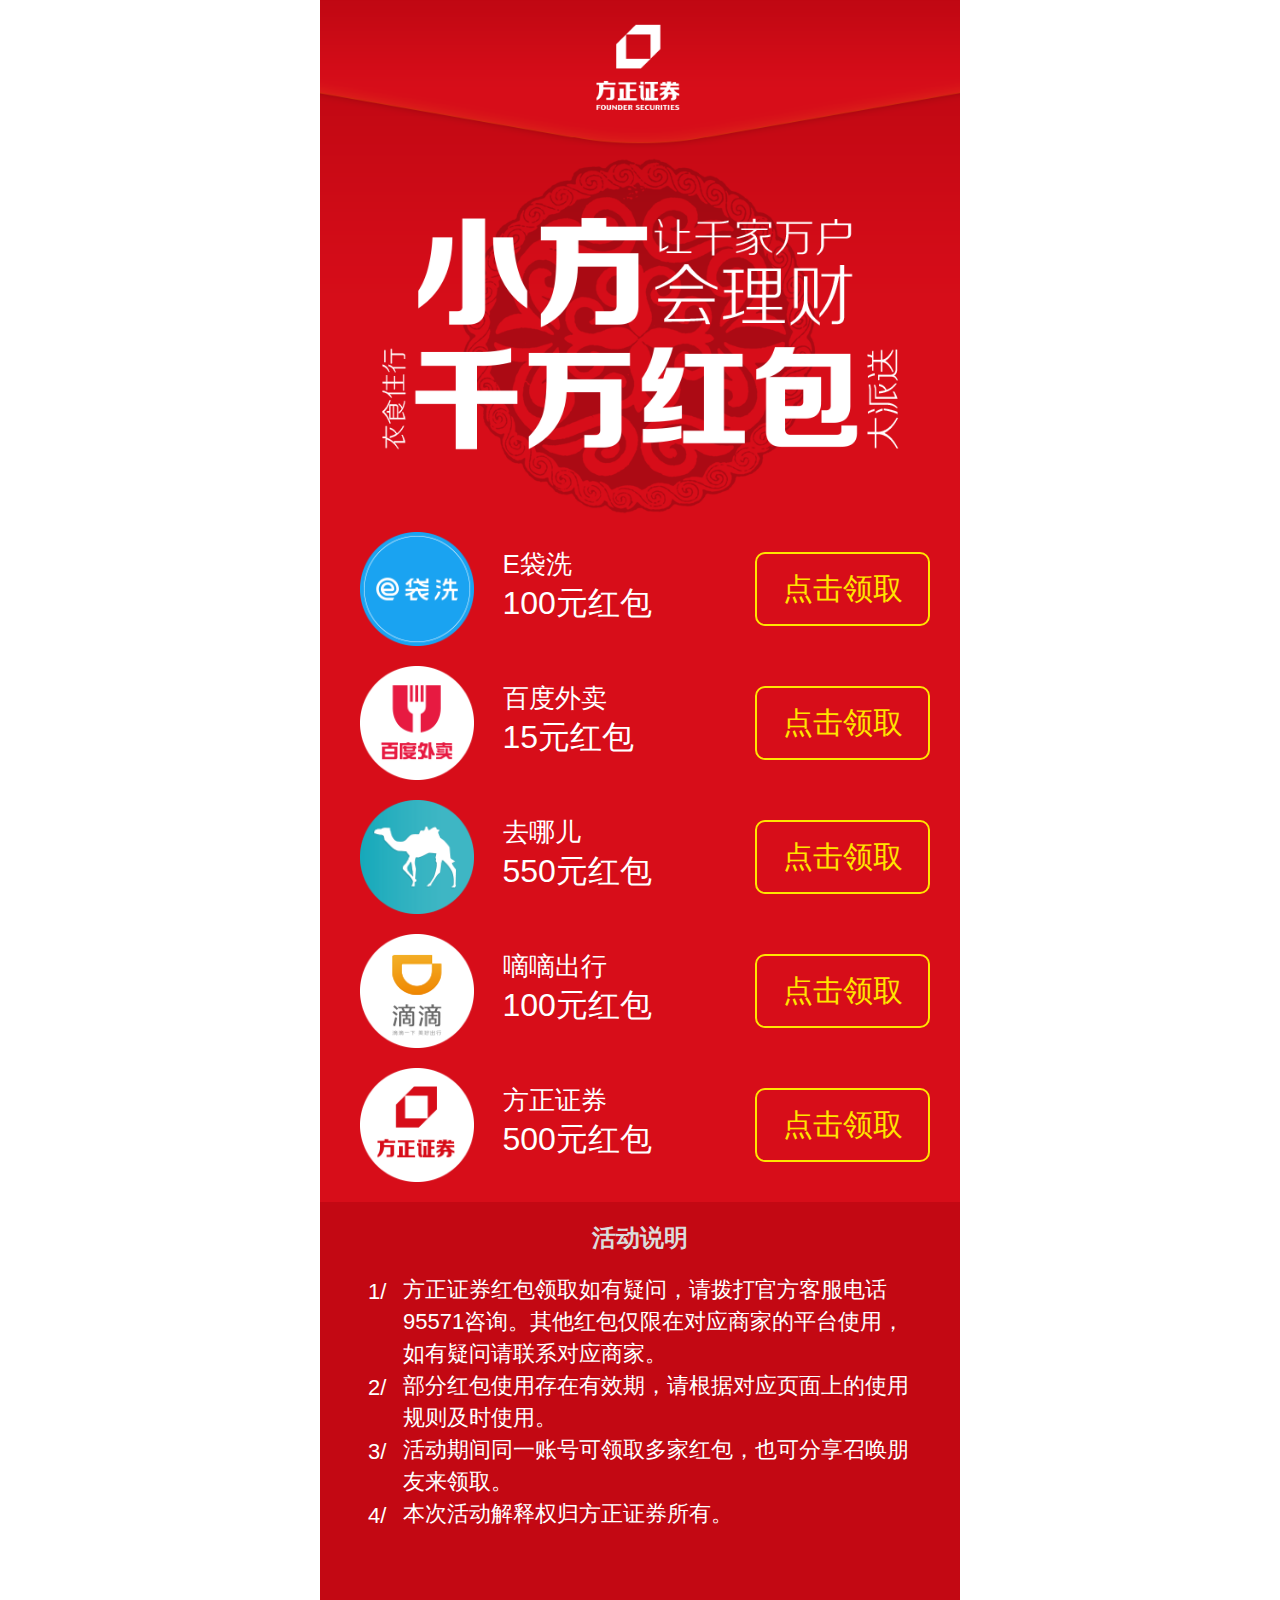
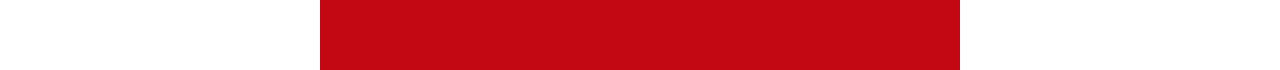
==== index.html @ bdc4cf0e "first commit" ====
<!DOCTYPE html>
<html lang="en">
    <head>
        <meta charset="utf-8">
        <title>方正证券小方</title>
        <meta name="viewport" content="width=device-width, initial-scale=1, user-scalable=no">
        <meta content="yes" name="apple-mobile-web-app-capable">
        <meta content="black" name="apple-mobile-web-app-status-bar-style">
        <meta content="telephone=no" name="format-detection">
        <meta content="email=no" name="format-detection">
        <!-- Custom styles for this template -->
        <link href="css/f_edm.css" rel="stylesheet">
        <!-- jquery -->
        <script src="js/jquery.min.js"></script>
        <script src="js/f_edm.js"></script>
    </head>
    <body>

    <div class="f_edm_box">
        
        <!--  -->
        <div class="f_edm_item_1">
            <img src="imgs/f_edm_1.png" alt="">
            <img class="f_edm_item_2 jump" src="imgs/f_edm_2.png" alt="">
        </div>

        <!--  -->
        <div class="f_edm_c_list">
            <dl class="clearfix">
                <dt>
                    <img src="imgs/f_edm_c_logo_1.png" alt="">
                </dt>
                <dd>
                    <p>E袋洗</p>
                    <span>100元红包</span>
                    <a href="javascript:;">点击领取</a>
                </dd>
            </dl>
            <dl class="clearfix">
                <dt>
                    <img src="imgs/f_edm_c_logo_2.png" alt="">
                </dt>
                <dd>
                    <p>百度外卖</p>
                    <span>15元红包</span>
                    <a href="javascript:;">点击领取</a>
                </dd>
            </dl>
            <dl class="clearfix">
                <dt>
                    <img src="imgs/f_edm_c_logo_3.png" alt="">
                </dt>
                <dd>
                    <p>去哪儿</p>
                    <span>550元红包</span>
                    <a href="javascript:;">点击领取</a>
                </dd>
            </dl>
            <dl class="clearfix">
                <dt>
                    <img src="imgs/f_edm_c_logo_4.png" alt="">
                </dt>
                <dd>
                    <p>嘀嘀出行</p>
                    <span>100元红包</span>
                    <a href="javascript:;">点击领取</a>
                </dd>
            </dl>
            <dl class="clearfix">
                <dt>
                    <img src="imgs/f_edm_c_logo_5.png" alt="">
                </dt>
                <dd>
                    <p>方正证券</p>
                    <span>500元红包</span>
                    <a href="javascript:;">点击领取</a>
                </dd>
            </dl>
        </div>
        
        <!--  -->
        <div class="f_edm_notice">
            <h4>活动说明</h4>
            <dl class="clearfix">
                <dt>1/</dt>
                <dd>方正证券红包领取如有疑问，请拨打官方客服电话95571咨询。其他红包仅限在对应商家的平台使用，如有疑问请联系对应商家。</dd>
            </dl>
            <dl class="clearfix">
                <dt>2/</dt>
                <dd>部分红包使用存在有效期，请根据对应页面上的使用规则及时使用。</dd>
            </dl>
            <dl class="clearfix">
                <dt>3/</dt>
                <dd>活动期间同一账号可领取多家红包，也可分享召唤朋友来领取。</dd>
            </dl>
            <dl class="clearfix">
                <dt>4/</dt>
                <dd>本次活动解释权归方正证券所有。</dd>
            </dl>
        </div>

        <div id="f_edm_share_btn">
            <a href="javascript:;">分享给朋友一起领取</a>
        </div>
    </div>

    </body>
</html>
---- css/f_edm.css ----
/*
 * 方正微信落地页 
 * mr.sheak@gmail.com 20150914
 */
*{ margin: 0; padding:0;}
body{ 
    width: 100%;
    height: 100%;
    margin: 0;
    padding: 0;
    font-size: 14px;
    -webkit-text-size-adjust:100%; 
    -ms-text-size-adjust:100%;
    font-family: Helvetica,STHeiti STXihei, Microsoft JhengHei, Microsoft YaHei, Arial;
}
.clearfix:after{content:".";display:block;height:0;clear:both;visibility:hidden;}
.clearfix{zoom:1;display:inline-block;display:block;}
.hide{ display: none;}
.show{ display: block;}
img {
  display: block;
  border:0;
}

ol,ul,li{list-style:none; margin:0; padding:0;}


.jump{
-webkit-animation:bounceIn 1s .2s ease both;
-moz-animation:bounceIn 1s .2s ease both;}
@-webkit-keyframes bounceIn{
0%{opacity:0;-webkit-transform:scale(.3)}
50%{opacity:1;-webkit-transform:scale(1.05)}
70%{-webkit-transform:scale(.9)}
100%{-webkit-transform:scale(1)}
}
@-moz-keyframes bounceIn{
0%{opacity:0;-moz-transform:scale(.3)}
50%{opacity:1;-moz-transform:scale(1.05)}
70%{-moz-transform:scale(.9)}
100%{-moz-transform:scale(1)}
}


/*custom*/
.f_edm_box{
    max-width: 640px;
    margin: 0 auto;
    background-color: #d70d19;
    overflow: hidden;
}

.f_edm_item_1{
    position: relative;
}
.f_edm_item_1 img{
    display: block;
    width: 100%;
}
.f_edm_item_2{
    position: absolute;
    top:40%;
}


#f_edm_share_btn{
    display: none;
    position: fixed;
    max-width: 640px;
    margin: 0 auto;
    width: 100%;
    bottom:0;
    height: 100px;
    line-height: 100px;
    background-color: #ffe400;
    text-align: center;
}
#f_edm_share_btn a{
    text-align: center;
    font-size: 48px;
    color: #c30813;
    text-decoration: none;

} 

.f_edm_c_list{}
.f_edm_c_list dl{
    padding: 0 30px 20px 40px;
}
.f_edm_c_list dl dt{
    float: left;
    width: 20%;
}
.f_edm_c_list dl dt img{
    width: 100%;
}
.f_edm_c_list dl dd{
    float: right;
    position: relative;
    width: 75%;
}
.f_edm_c_list dl dd p{
    font-size: 26px;
    color: #fff;
    margin-top: 15px;
}
.f_edm_c_list dl dd span{
    font-size: 32px;
    color: #fff;
}
.f_edm_c_list dl dd a{
    position: absolute;
    top:20px;
    right: 0;
    display: block;
    width: 40%;
    height: 70px;
    line-height: 70px;
    text-align: center;
    border:2px solid #ffe400;
    text-decoration: none;
    border-radius: 10px;
    color: #ffe400;
    font-size: 30px;
}

.f_edm_notice{
    background: #c30813;
    padding: 20px 0 140px;
}
.f_edm_notice h4{
    font-size: 24px;
    color: #dbdbdb;
    text-align: center;
    margin-bottom: 20px;
}
.f_edm_notice dl{
    width: 85%;
    margin: 0 auto;
    color: #fff;
    font-size: 22px;
    line-height: 32px;
    position: relative;
}
.f_edm_notice dl dt{
    float: left;
    width: 20px;
    position: absolute;
    top:2px;
}
.f_edm_notice dl dd{
    float: left;
    width: 95%;
    padding-left: 35px;
}

/* 兼容视网膜屏 */
@media only screen and (-Webkit-min-device-pixel-ratio: 2) {
    body{font-size:11.5px!important}.viewport{max-width:320px}
    .f_edm_c_list dl{padding: 0 30px 30px 30px;}
    .f_edm_c_list dl dd{ width: 76%;}
    .f_edm_c_list dl dd a{ font-size: 20px; top:10px; width: 44%; height: 50px; line-height: 50px;}
    .f_edm_c_list dl dd p{font-size: 18px; margin-top: 10px;}
    .f_edm_c_list dl dd span{font-size: 22px;}
}
/* 兼容iphone4/4s */
@media (device-height:480px) and (-webkit-min-device-pixel-ratio:2){
    body{font-size:12.5px!important}.viewport{max-width:360px}
    .f_edm_c_list dl{padding: 0 30px 20px 30px;}
    .f_edm_c_list dl dd{ width: 76%;}
    .f_edm_c_list dl dd a{ font-size: 14px; top:5px; width: 45%; height: 35px; line-height: 35px;}
    .f_edm_c_list dl dd p{font-size: 14px; margin-top: 5px;}
    .f_edm_c_list dl dd span{font-size: 18px;}
    #f_edm_share_btn{ height: 50px; line-height: 50px;}
    #f_edm_share_btn a{ font-size: 22px;}
    .f_edm_notice h4{ font-size: 12px; margin-bottom: 10px;}
    .f_edm_notice dl dd{ padding-left: 25px; width: 90%;}
    .f_edm_notice dl{ width: 85%; font-size: 12px;}
    .f_edm_notice{ padding: 20px 0 80px;}
}
/* 兼容iphone5 */
@media (device-height:568px) and (-webkit-min-device-pixel-ratio:2){
    body{font-size:16px!important}.viewport{max-width:480px}
    .f_edm_c_list dl{padding: 0 30px 25px 30px;}
    .f_edm_c_list dl dd{ width: 76%;}
    .f_edm_c_list dl dd a{ font-size: 14px; top:5px; width: 45%; height: 35px; line-height: 35px;}
    .f_edm_c_list dl dd p{font-size: 14px; margin-top: 5px;}
    .f_edm_c_list dl dd span{font-size: 18px;}
    #f_edm_share_btn{ height: 50px; line-height: 50px;}
    #f_edm_share_btn a{ font-size: 20px;}
    .f_edm_notice h4{ font-size: 12px; margin-bottom: 10px;}
    .f_edm_notice dl dd{ padding-left: 25px; width: 90%;}
    .f_edm_notice dl{ width: 85%; font-size: 12px;}
    .f_edm_notice{ padding: 20px 0 85px;}
}
/* 兼容iphone6 */
@media (device-height:667px) and (-webkit-min-device-pixel-ratio:2){
    body{font-size:16px!important}.viewport{max-width:640px}
    .f_edm_c_list dl{padding: 0 30px 30px 30px;}
    .f_edm_c_list dl dd a{ font-size: 18px; top:7px; width: 44%; height: 45px; line-height: 45px;}
    .f_edm_c_list dl dd p{font-size: 16px; margin-top: 5px;}
    .f_edm_c_list dl dd span{font-size: 20px;}
    #f_edm_share_btn{ height: 60px; line-height: 60px;}
    #f_edm_share_btn a{ font-size: 28px;}
    .f_edm_notice h4{ font-size: 14px; margin-bottom: 10px;}
    .f_edm_notice dl dd{ padding-left: 30px; width: 90%;}
    .f_edm_notice dl{ width: 85%; font-size: 14px;}
    .f_edm_notice{ padding: 20px 0 90px;}
}
/* 兼容iphone6 Plus */
@media (device-height:736px) and (-webkit-min-device-pixel-ratio:2){
    body{font-size:16px!important}.viewport{max-width:750px}
    .f_edm_c_list dl{padding: 0 30px 30px 30px;}
    .f_edm_c_list dl dd a{ font-size: 20px; top:10px; width: 44%; height: 50px; line-height: 50px;}
    .f_edm_c_list dl dd p{font-size: 16px; margin-top: 10px;}
    .f_edm_c_list dl dd span{font-size: 20px;}
    #f_edm_share_btn{ height: 60px; line-height: 60px;}
    #f_edm_share_btn a{ font-size: 28px;}
    .f_edm_notice h4{ font-size: 16px; margin-bottom: 10px;}
    .f_edm_notice dl dd{ padding-left: 30px; width: 90%;}
    .f_edm_notice dl{ width: 85%; font-size: 16px;}
    .f_edm_notice{ padding: 20px 0 95px;}
}
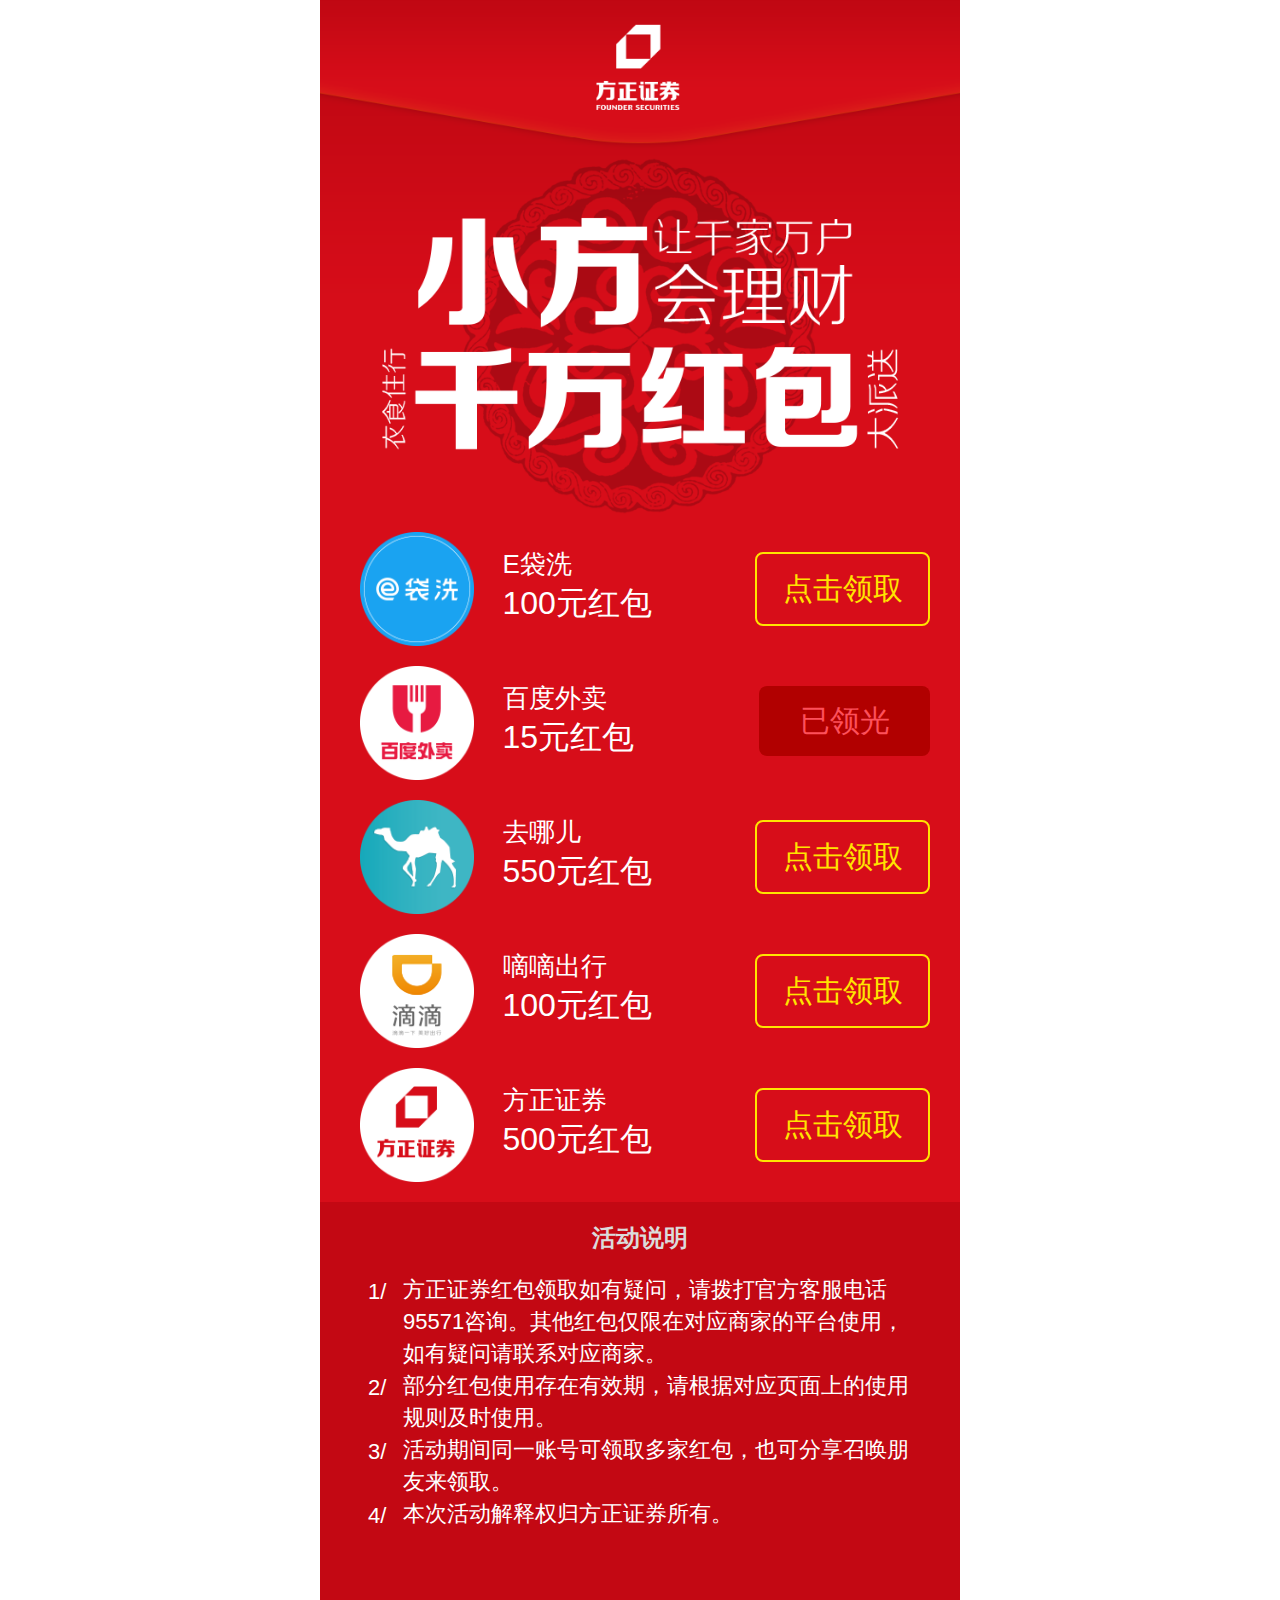
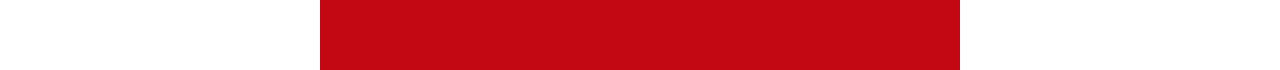
==== commit 8fd7372b: "add" ====
--- a/index.html
+++ b/index.html
@@ -43,7 +43,7 @@
                 <dd>
                     <p>百度外卖</p>
                     <span>15元红包</span>
-                    <a href="javascript:;">点击领取</a>
+                    <a class="overed" href="javascript:;">已领光</a>
                 </dd>
             </dl>
             <dl class="clearfix">
--- a/css/f_edm.css
+++ b/css/f_edm.css
@@ -119,9 +119,14 @@
     text-align: center;
     border:2px solid #ffe400;
     text-decoration: none;
-    border-radius: 10px;
+    border-radius: 8px;
     color: #ffe400;
     font-size: 30px;
+}
+.f_edm_c_list dl dd a.overed{
+    background: #b10000;
+    border: 0;
+    color: #fd505b;
 }
 
 .f_edm_notice{
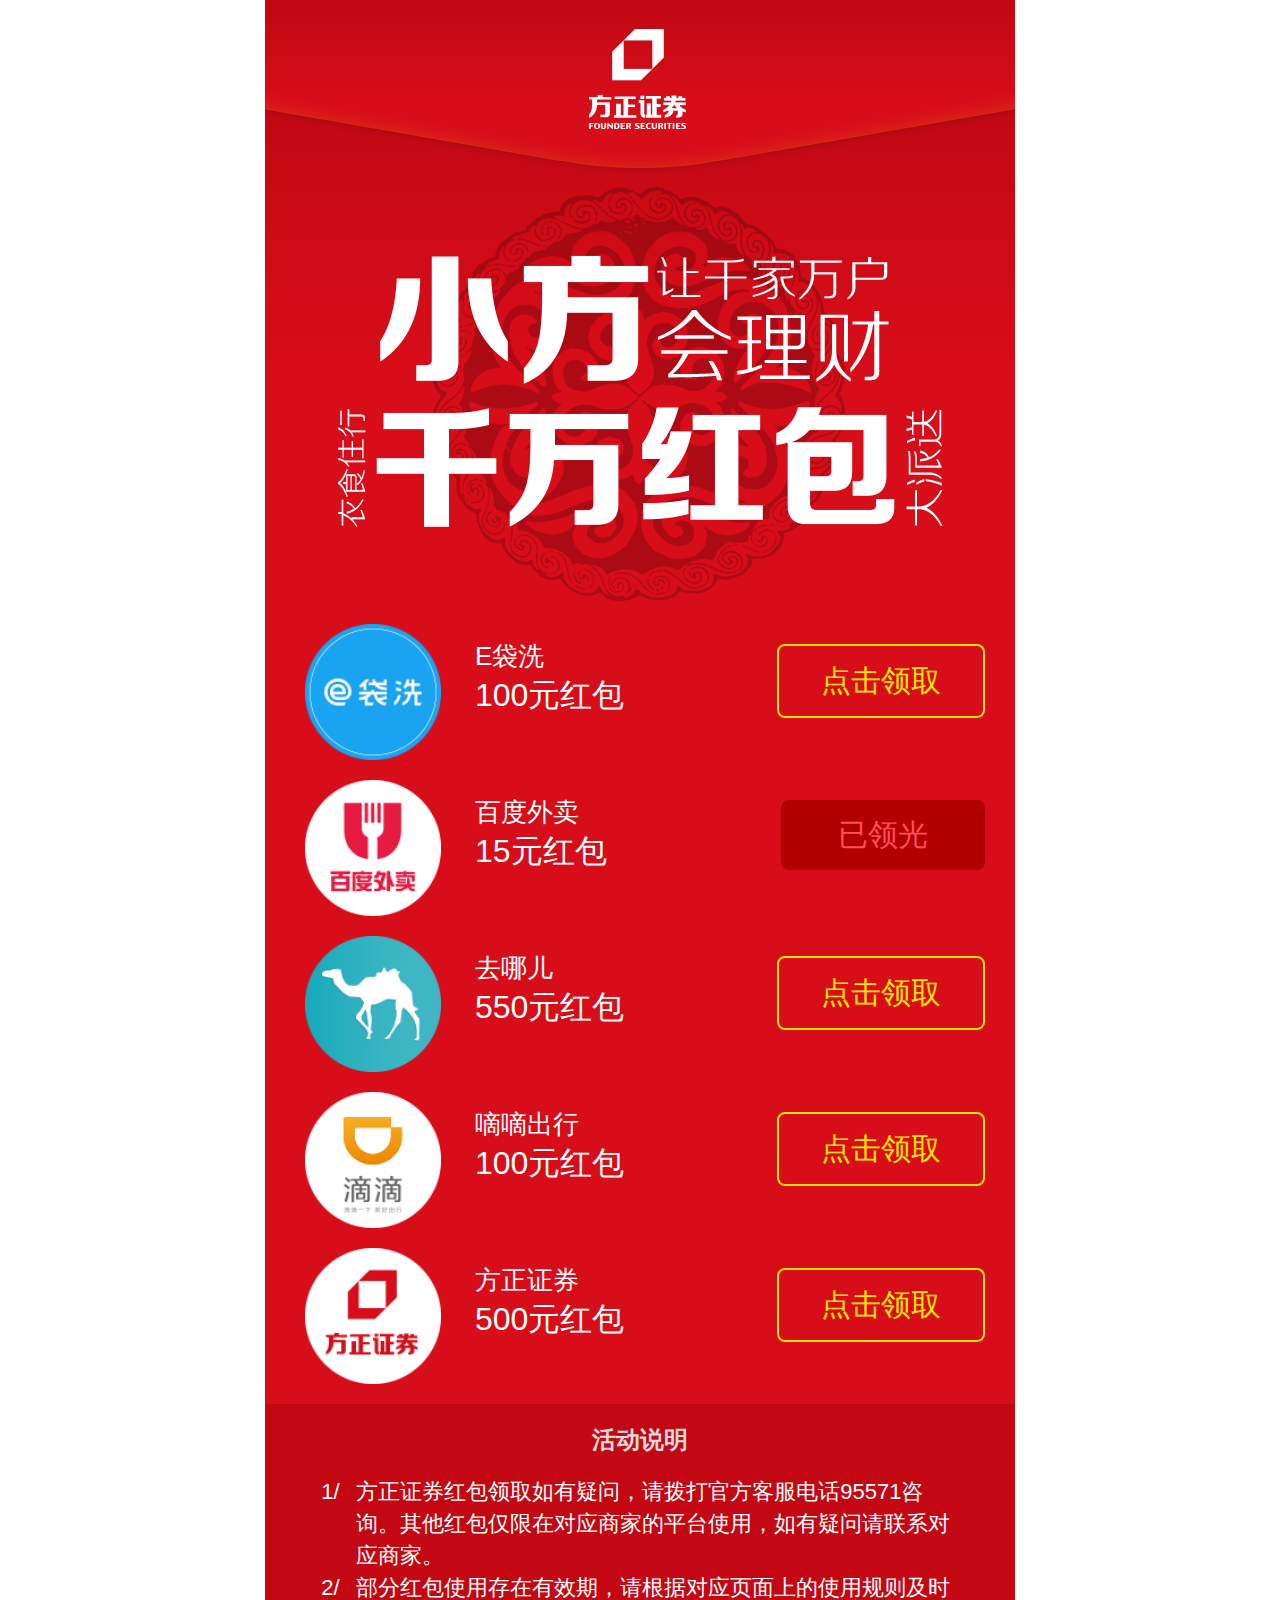
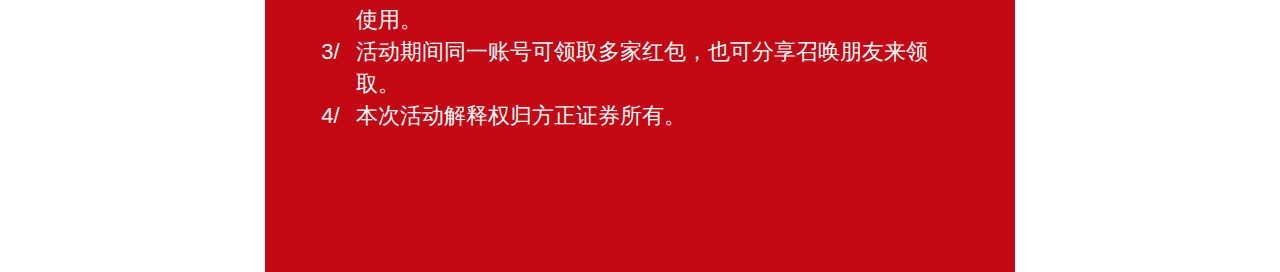
==== commit 698e46f3: "add edm" ====
--- a/index.html
+++ b/index.html
@@ -1,109 +1,135 @@
-<!DOCTYPE html>
-<html lang="en">
-    <head>
-        <meta charset="utf-8">
-        <title>方正证券小方</title>
-        <meta name="viewport" content="width=device-width, initial-scale=1, user-scalable=no">
-        <meta content="yes" name="apple-mobile-web-app-capable">
-        <meta content="black" name="apple-mobile-web-app-status-bar-style">
-        <meta content="telephone=no" name="format-detection">
-        <meta content="email=no" name="format-detection">
-        <!-- Custom styles for this template -->
-        <link href="css/f_edm.css" rel="stylesheet">
-        <!-- jquery -->
-        <script src="js/jquery.min.js"></script>
-        <script src="js/f_edm.js"></script>
-    </head>
-    <body>
-
-    <div class="f_edm_box">
-        
-        <!--  -->
-        <div class="f_edm_item_1">
-            <img src="imgs/f_edm_1.png" alt="">
-            <img class="f_edm_item_2 jump" src="imgs/f_edm_2.png" alt="">
-        </div>
-
-        <!--  -->
-        <div class="f_edm_c_list">
-            <dl class="clearfix">
-                <dt>
-                    <img src="imgs/f_edm_c_logo_1.png" alt="">
-                </dt>
-                <dd>
-                    <p>E袋洗</p>
-                    <span>100元红包</span>
-                    <a href="javascript:;">点击领取</a>
-                </dd>
-            </dl>
-            <dl class="clearfix">
-                <dt>
-                    <img src="imgs/f_edm_c_logo_2.png" alt="">
-                </dt>
-                <dd>
-                    <p>百度外卖</p>
-                    <span>15元红包</span>
-                    <a class="overed" href="javascript:;">已领光</a>
-                </dd>
-            </dl>
-            <dl class="clearfix">
-                <dt>
-                    <img src="imgs/f_edm_c_logo_3.png" alt="">
-                </dt>
-                <dd>
-                    <p>去哪儿</p>
-                    <span>550元红包</span>
-                    <a href="javascript:;">点击领取</a>
-                </dd>
-            </dl>
-            <dl class="clearfix">
-                <dt>
-                    <img src="imgs/f_edm_c_logo_4.png" alt="">
-                </dt>
-                <dd>
-                    <p>嘀嘀出行</p>
-                    <span>100元红包</span>
-                    <a href="javascript:;">点击领取</a>
-                </dd>
-            </dl>
-            <dl class="clearfix">
-                <dt>
-                    <img src="imgs/f_edm_c_logo_5.png" alt="">
-                </dt>
-                <dd>
-                    <p>方正证券</p>
-                    <span>500元红包</span>
-                    <a href="javascript:;">点击领取</a>
-                </dd>
-            </dl>
-        </div>
-        
-        <!--  -->
-        <div class="f_edm_notice">
-            <h4>活动说明</h4>
-            <dl class="clearfix">
-                <dt>1/</dt>
-                <dd>方正证券红包领取如有疑问，请拨打官方客服电话95571咨询。其他红包仅限在对应商家的平台使用，如有疑问请联系对应商家。</dd>
-            </dl>
-            <dl class="clearfix">
-                <dt>2/</dt>
-                <dd>部分红包使用存在有效期，请根据对应页面上的使用规则及时使用。</dd>
-            </dl>
-            <dl class="clearfix">
-                <dt>3/</dt>
-                <dd>活动期间同一账号可领取多家红包，也可分享召唤朋友来领取。</dd>
-            </dl>
-            <dl class="clearfix">
-                <dt>4/</dt>
-                <dd>本次活动解释权归方正证券所有。</dd>
-            </dl>
-        </div>
-
-        <div id="f_edm_share_btn">
-            <a href="javascript:;">分享给朋友一起领取</a>
-        </div>
-    </div>
-
-    </body>
-</html>
-
+<!DOCTYPE html>
+<html lang="en">
+    <head>
+        <meta charset="utf-8">
+        <title>方正证券小方</title>
+        <meta name="viewport" content="width=device-width, initial-scale=1, user-scalable=no">
+        <meta content="yes" name="apple-mobile-web-app-capable">
+        <meta content="black" name="apple-mobile-web-app-status-bar-style">
+        <meta content="telephone=no" name="format-detection">
+        <meta content="email=no" name="format-detection">
+        <!-- Custom styles for this template -->
+        <link href="css/f_edm.css" rel="stylesheet">
+        <!-- jquery -->
+        <script src="js/jquery.min.js"></script>
+        <script src="js/f_edm.js"></script>
+    </head>
+    <body>
+
+    <div class="f_edm_box">
+        
+        <!--  -->
+        <div class="f_edm_item_1">
+            <img src="imgs/f_edm_1.png" alt="">
+            <img class="f_edm_item_2 jump" src="imgs/f_edm_2.png" alt="">
+        </div>
+
+        <!--  -->
+        <div class="f_edm_c_list">
+            <dl class="clearfix">
+                <dt>
+                    <img src="imgs/f_edm_c_logo_1.png" alt="">
+                </dt>
+                <dd>
+                    <p>E袋洗</p>
+                    <span>100元红包</span>
+                    <a href="javascript:;">点击领取</a>
+                </dd>
+            </dl>
+            <dl class="clearfix">
+                <dt>
+                    <img src="imgs/f_edm_c_logo_2.png" alt="">
+                </dt>
+                <dd>
+                    <p>百度外卖</p>
+                    <span>15元红包</span>
+                    <a class="overed" href="javascript:;">已领光</a>
+                </dd>
+            </dl>
+            <dl class="clearfix">
+                <dt>
+                    <img src="imgs/f_edm_c_logo_3.png" alt="">
+                </dt>
+                <dd>
+                    <p>去哪儿</p>
+                    <span>550元红包</span>
+                    <a href="javascript:;">点击领取</a>
+                </dd>
+            </dl>
+            <dl class="clearfix">
+                <dt>
+                    <img src="imgs/f_edm_c_logo_4.png" alt="">
+                </dt>
+                <dd>
+                    <p>嘀嘀出行</p>
+                    <span>100元红包</span>
+                    <a href="javascript:;">点击领取</a>
+                </dd>
+            </dl>
+            <dl class="clearfix">
+                <dt>
+                    <img src="imgs/f_edm_c_logo_5.png" alt="">
+                </dt>
+                <dd>
+                    <p>方正证券</p>
+                    <span>500元红包</span>
+                    <a href="javascript:;">点击领取</a>
+                </dd>
+            </dl>
+        </div>
+        
+        <!--  -->
+        <div class="f_edm_notice">
+            <h4>活动说明</h4>
+            <dl class="clearfix">
+                <dt>1/</dt>
+                <dd>方正证券红包领取如有疑问，请拨打官方客服电话95571咨询。其他红包仅限在对应商家的平台使用，如有疑问请联系对应商家。</dd>
+            </dl>
+            <dl class="clearfix">
+                <dt>2/</dt>
+                <dd>部分红包使用存在有效期，请根据对应页面上的使用规则及时使用。</dd>
+            </dl>
+            <dl class="clearfix">
+                <dt>3/</dt>
+                <dd>活动期间同一账号可领取多家红包，也可分享召唤朋友来领取。</dd>
+            </dl>
+            <dl class="clearfix">
+                <dt>4/</dt>
+                <dd>本次活动解释权归方正证券所有。</dd>
+            </dl>
+        </div>
+
+        <div id="f_edm_share_btn">
+            <a href="javascript:;">分享给朋友一起领取</a>
+        </div>
+    </div>
+
+    </body>
+</html>
+<script>
+    /*
+   * 注意：
+   * 1. 所有的JS接口只能在公众号绑定的域名下调用，公众号开发者需要先登录微信公众平台进入“公众号设置”的“功能设置”里填写“JS接口安全域名”。
+   * 2. 如果发现在 Android 不能分享自定义内容，请到官网下载最新的包覆盖安装，Android 自定义分享接口需升级至 6.0.2.58 版本及以上。
+   * 3. 常见问题及完整 JS-SDK 文档地址：http://mp.weixin.qq.com/wiki/7/aaa137b55fb2e0456bf8dd9148dd613f.html
+   *
+   * 开发中遇到问题详见文档“附录5-常见错误及解决办法”解决，如仍未能解决可通过以下渠道反馈：
+   * 邮箱地址：weixin-open@qq.com
+   * 邮件主题：【微信JS-SDK反馈】具体问题
+   * 邮件内容说明：用简明的语言描述问题所在，并交代清楚遇到该问题的场景，可附上截屏图片，微信团队会尽快处理你的反馈。
+   */
+  wx.config({
+      debug: true,
+      appId: 'wxf8b4f85f3a794e77',
+      timestamp: 1438675149,
+      nonceStr: 'PfZlvcBpJBNo4ndu',
+      signature: 'f08b990fd9e927f4ba70eb3b79ed60e940f2dd8d',
+      jsApiList: [
+        'onMenuShareTimeline',
+        'onMenuShareQQ',
+        'onMenuShareWeibo',
+        'onMenuShareQZone'
+      ]
+  });
+</script>
+<script src="js/uploadWX.js"></script>
--- a/css/f_edm.css
+++ b/css/f_edm.css
@@ -44,7 +44,7 @@
 
 /*custom*/
 .f_edm_box{
-    max-width: 640px;
+    max-width: 750px;
     margin: 0 auto;
     background-color: #d70d19;
     overflow: hidden;
@@ -66,7 +66,7 @@
 #f_edm_share_btn{
     display: none;
     position: fixed;
-    max-width: 640px;
+    max-width: 750px;
     margin: 0 auto;
     width: 100%;
     bottom:0;
@@ -151,13 +151,25 @@
     float: left;
     width: 20px;
     position: absolute;
-    top:2px;
+    top:0px;
 }
 .f_edm_notice dl dd{
     float: left;
     width: 95%;
     padding-left: 35px;
 }
+
+#share_dialog{
+  background: url(../imgs/f_edm_share_memb.png) center top no-repeat #000; background-size: 100%;
+  position: fixed;
+  top:0;
+  left:0;
+  width: 100%;
+  height: 100%;
+  opacity: 0.75;
+}
+
+
 
 /* 兼容视网膜屏 */
 @media only screen and (-Webkit-min-device-pixel-ratio: 2) {
@@ -200,7 +212,7 @@
 }
 /* 兼容iphone6 */
 @media (device-height:667px) and (-webkit-min-device-pixel-ratio:2){
-    body{font-size:16px!important}.viewport{max-width:640px}
+    body{font-size:16px!important}.viewport{max-width:667px}
     .f_edm_c_list dl{padding: 0 30px 30px 30px;}
     .f_edm_c_list dl dd a{ font-size: 18px; top:7px; width: 44%; height: 45px; line-height: 45px;}
     .f_edm_c_list dl dd p{font-size: 16px; margin-top: 5px;}
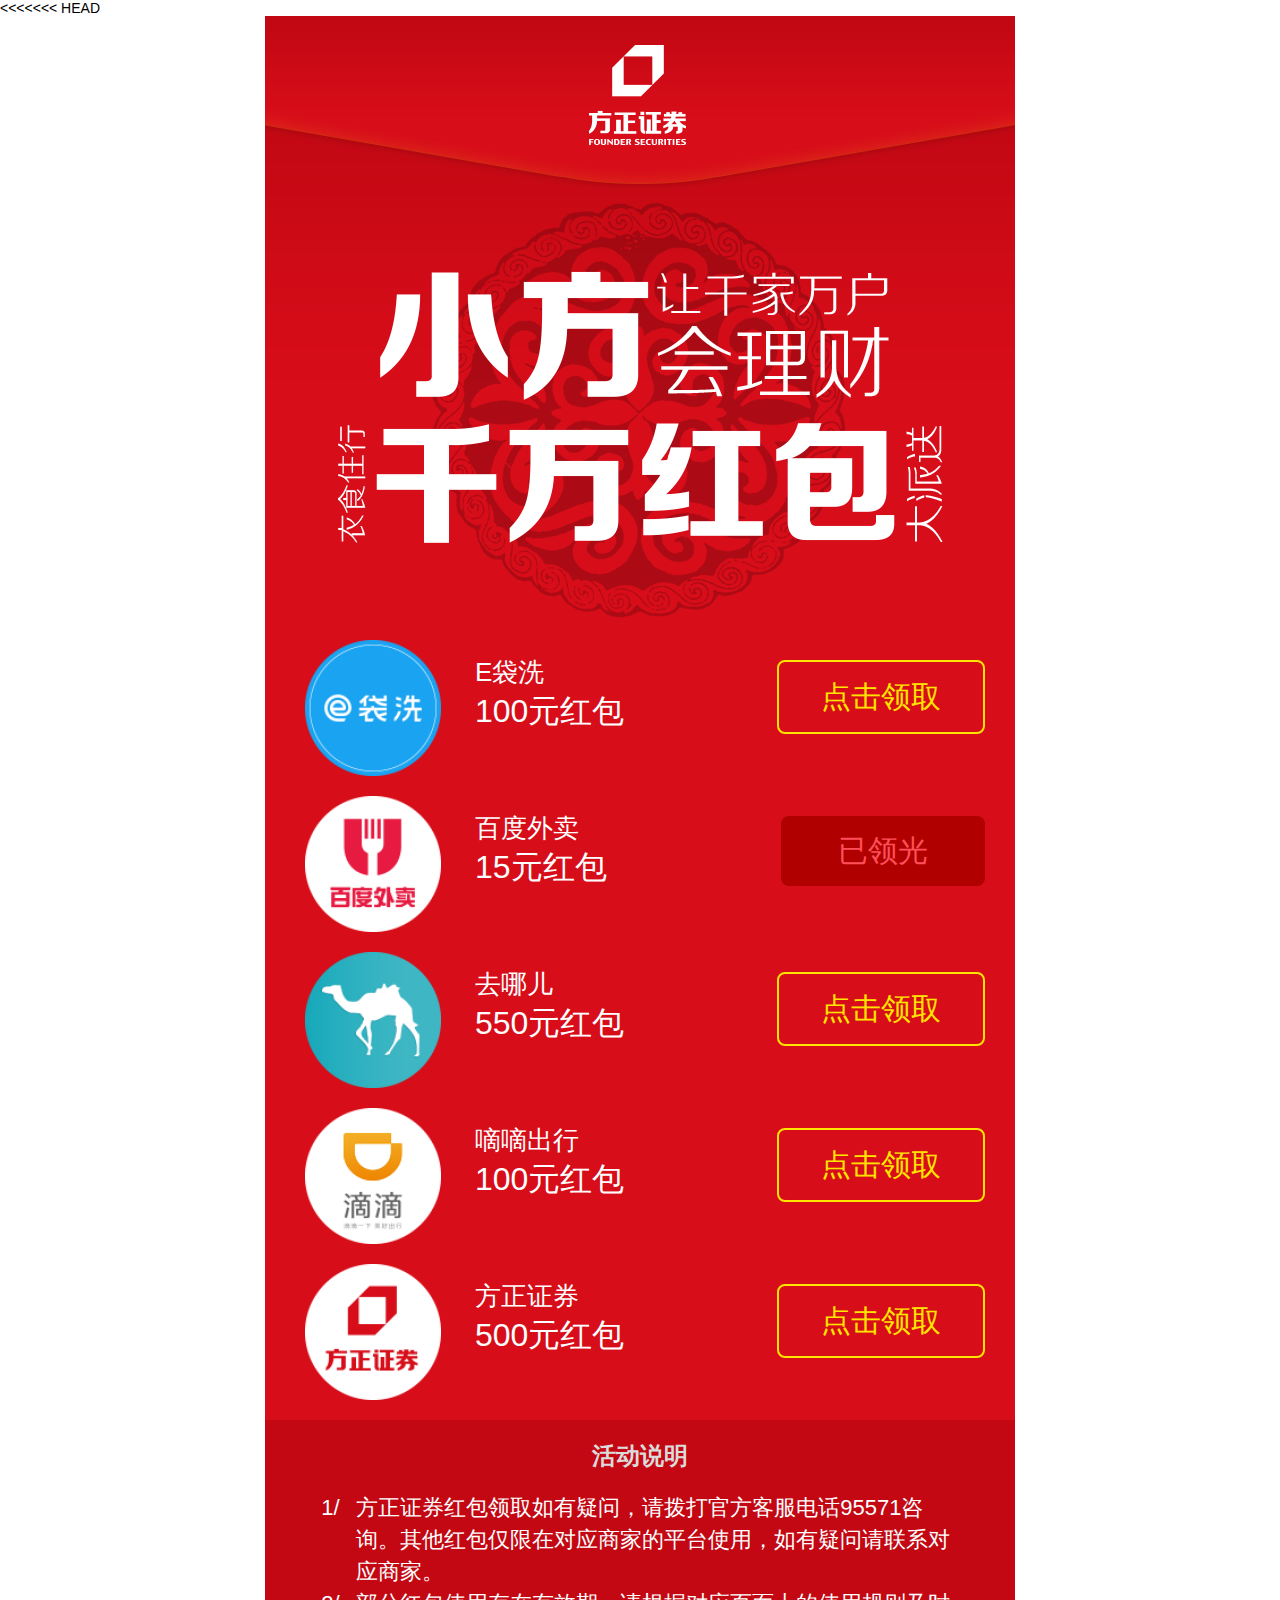
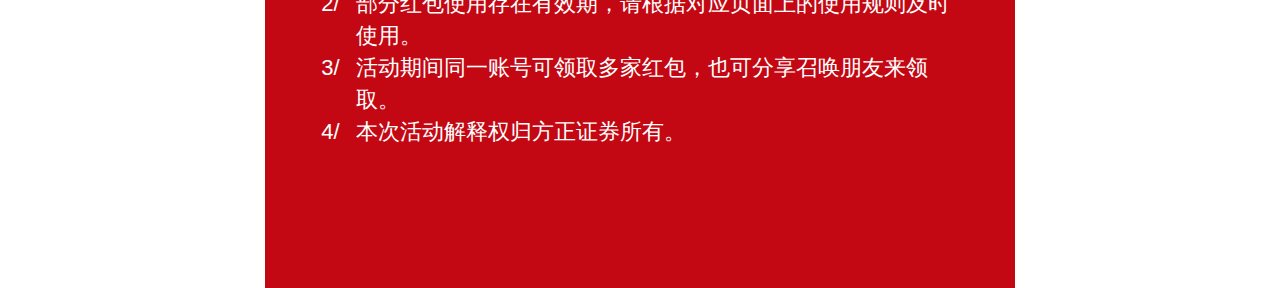
==== commit ea66aaa4: "modify dialog" ====
--- a/index.html
+++ b/index.html
@@ -1,3 +1,4 @@
+<<<<<<< HEAD
 <!DOCTYPE html>
 <html lang="en">
     <head>
@@ -106,6 +107,7 @@
 
     </body>
 </html>
+<script src="js/jweixin-1.0.0.js"></script>
 <script>
     /*
    * 注意：
@@ -121,9 +123,9 @@
   wx.config({
       debug: true,
       appId: 'wxf8b4f85f3a794e77',
-      timestamp: 1438675149,
-      nonceStr: 'PfZlvcBpJBNo4ndu',
-      signature: 'f08b990fd9e927f4ba70eb3b79ed60e940f2dd8d',
+      timestamp: 1442288091,
+      nonceStr: '4cnIIoLwLjbDp5UL',
+      signature: '839ea025d8bad56e77b42b35f017624d8dab42c6',
       jsApiList: [
         'onMenuShareTimeline',
         'onMenuShareQQ',
@@ -132,4 +134,4 @@
       ]
   });
 </script>
-<script src="js/uploadWX.js"></script>
+<script src="js/uploadWX.js"></script>--- a/css/f_edm.css
+++ b/css/f_edm.css
@@ -160,13 +160,21 @@
 }
 
 #share_dialog{
-  background: url(../imgs/f_edm_share_memb.png) center top no-repeat #000; background-size: 100%;
+  background: #000; background-size: 100%;
   position: fixed;
   top:0;
   left:0;
   width: 100%;
   height: 100%;
-  opacity: 0.75;
+  opacity: 0.6;
+}
+#dialogTips{
+    position: fixed;
+    top:0;
+    left:0;
+}
+#dialogTips img{
+    width: 100%;
 }
 
 
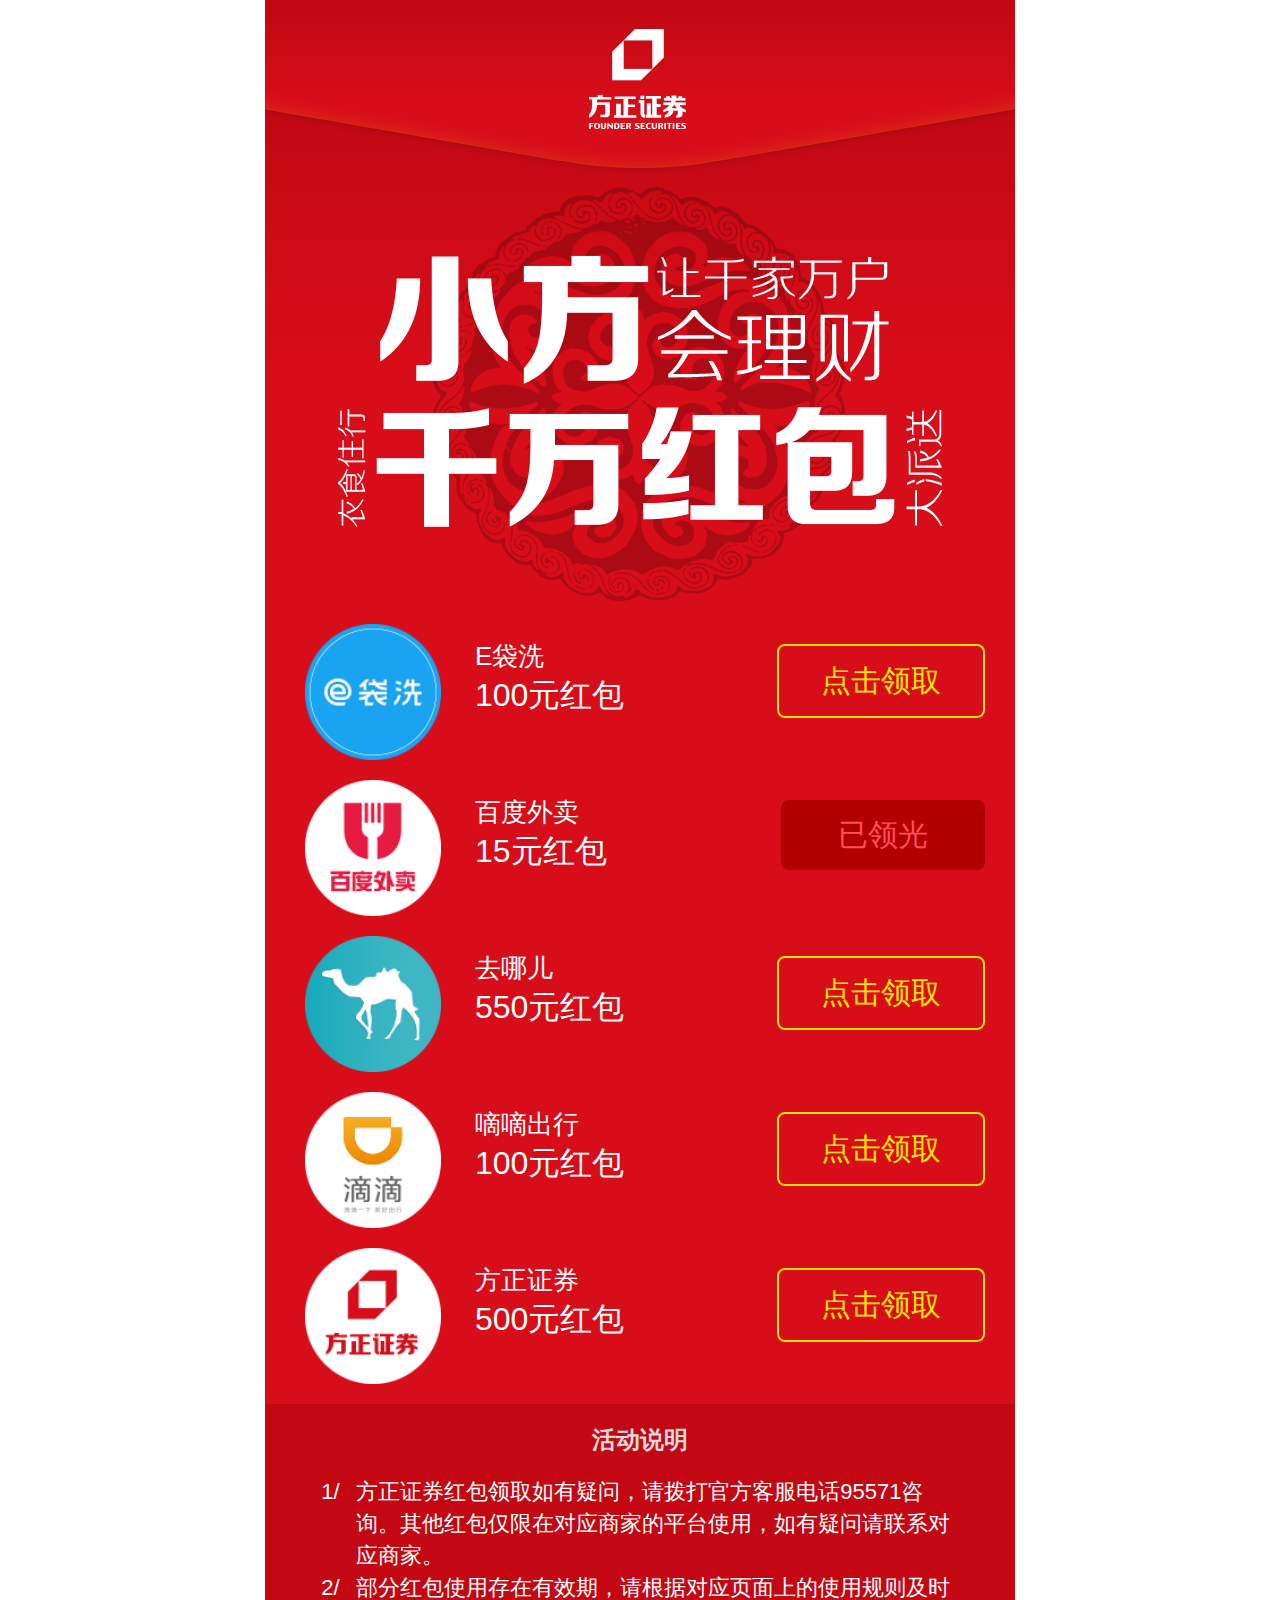
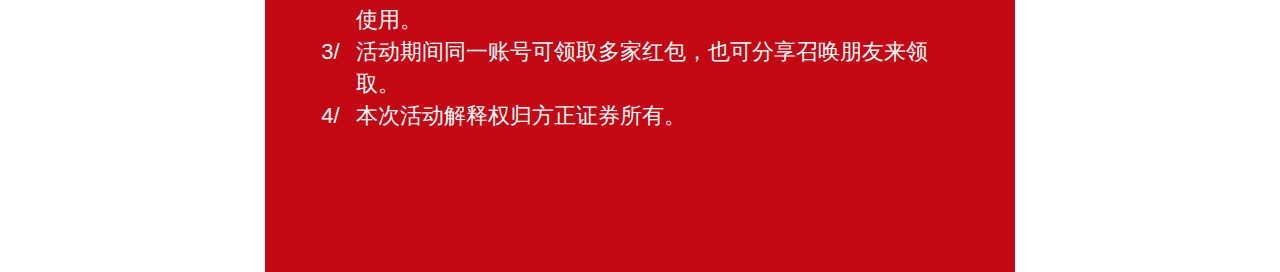
==== commit a24fb4d6: "modify dialog" ====
--- a/index.html
+++ b/index.html
@@ -1,4 +1,3 @@
-<<<<<<< HEAD
 <!DOCTYPE html>
 <html lang="en">
     <head>
--- a/css/f_edm.css
+++ b/css/f_edm.css
@@ -169,6 +169,8 @@
   opacity: 0.6;
 }
 #dialogTips{
+    text-align: center;
+    width: 100%;
     position: fixed;
     top:0;
     left:0;
